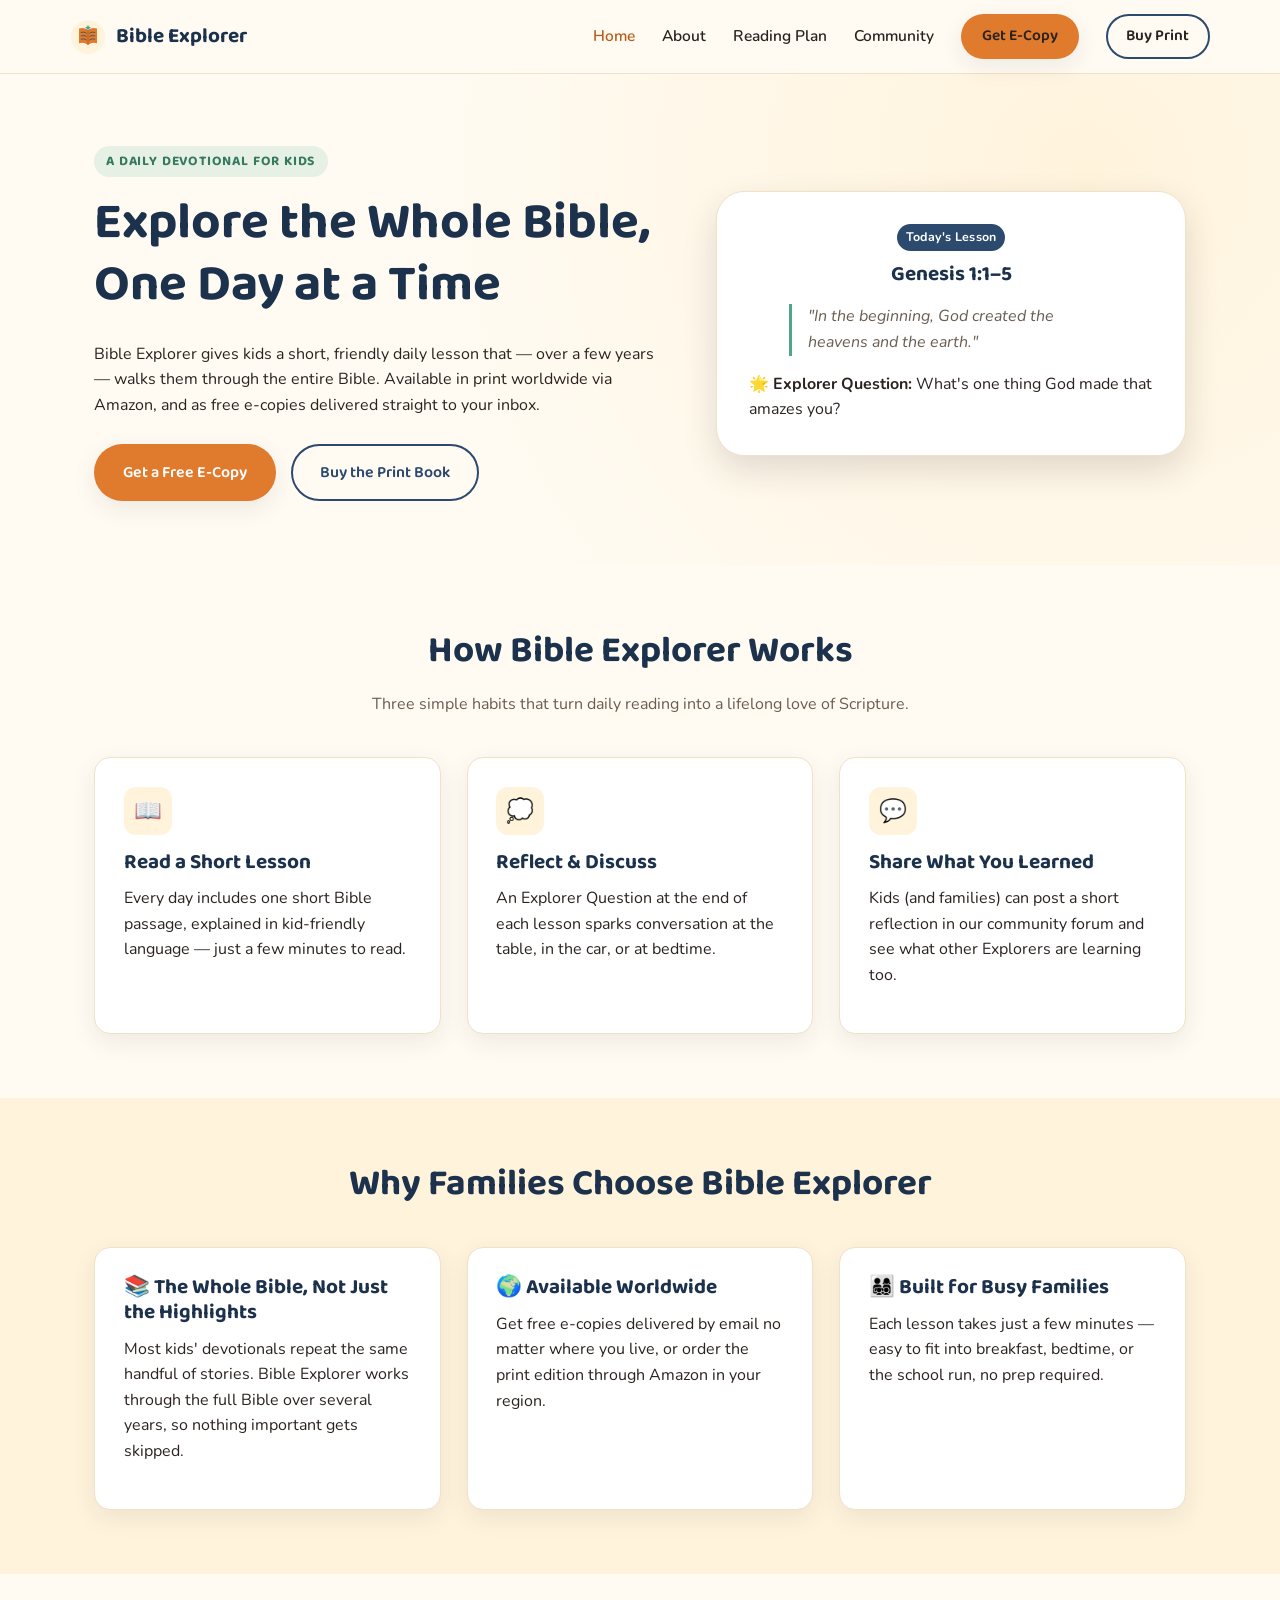
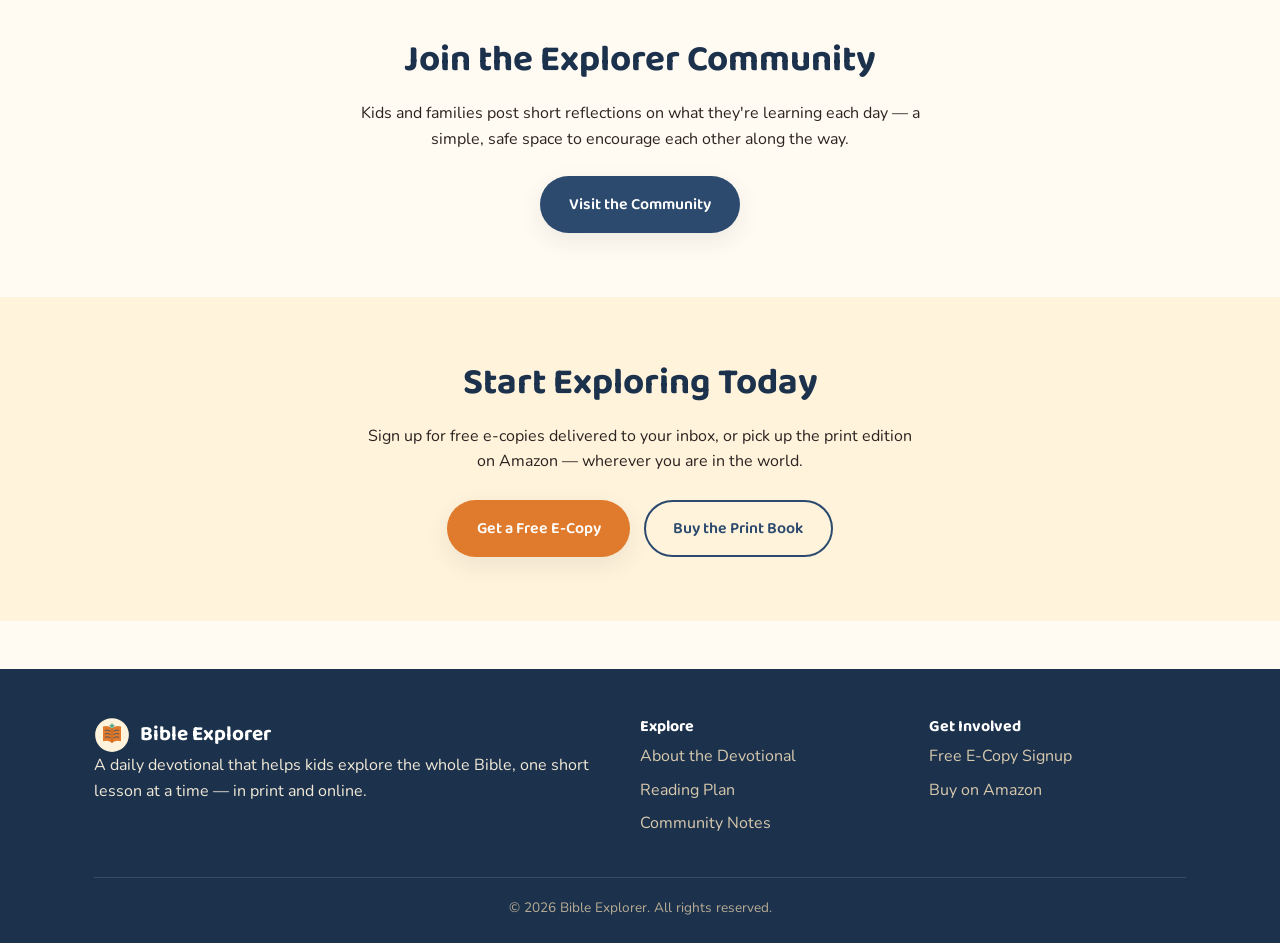
==== index.html @ 63ccf458 "initial commit" ====
<!doctype html>
<html lang="en">
<head>
  <meta charset="UTF-8">
  <meta name="viewport" content="width=device-width, initial-scale=1.0">
  <title>Bible Explorer — A Daily Bible Devotional for Kids</title>
  <meta name="description" content="Bible Explorer helps kids explore the whole Bible, one short daily lesson at a time. Get free e-copies delivered worldwide, or buy the print edition on Amazon.">
  <link rel="icon" type="image/svg+xml" href="assets/favicon.svg">
  <link rel="preconnect" href="https://fonts.googleapis.com">
  <link rel="preconnect" href="https://fonts.gstatic.com" crossorigin>
  <link href="https://fonts.googleapis.com/css2?family=Baloo+2:wght@600;700;800&family=Nunito:wght@400;600;700;800&display=swap" rel="stylesheet">
  <link rel="stylesheet" href="css/styles.css">
</head>
<body>

  <header class="site-header">
    <div class="container nav">
      <a href="index.html" class="nav-brand"><img src="assets/logo.svg" alt="Bible Explorer logo">Bible Explorer</a>
      <button class="nav-toggle" aria-label="Toggle navigation" aria-expanded="false">☰</button>
      <ul class="nav-links">
        <li><a href="index.html">Home</a></li>
        <li><a href="about.html">About</a></li>
        <li><a href="reading-plan.html">Reading Plan</a></li>
        <li><a href="forum.html">Community</a></li>
        <li><a href="signup.html" class="btn btn-primary" style="padding:0.5em 1.2em;">Get E-Copy</a></li>
        <li><a href="buy.html" class="btn btn-outline" style="padding:0.5em 1.2em;">Buy Print</a></li>
      </ul>
    </div>
  </header>

  <main>
    <!-- Hero -->
    <section class="hero">
      <div class="container hero-grid">
        <div>
          <span class="eyebrow">A Daily Devotional for Kids</span>
          <h1>Explore the Whole Bible, One Day at a Time</h1>
          <p>Bible Explorer gives kids a short, friendly daily lesson that — over a few years — walks them through the entire Bible. Available in print worldwide via Amazon, and as free e-copies delivered straight to your inbox.</p>
          <div class="hero-actions">
            <a href="signup.html" class="btn btn-primary">Get a Free E-Copy</a>
            <a href="buy.html" class="btn btn-outline">Buy the Print Book</a>
          </div>
        </div>
        <div class="hero-art">
          <div class="badge">Today's Lesson</div>
          <h3 style="margin-top:0.8rem;">Genesis 1:1–5</h3>
          <blockquote style="text-align:left; border-left:3px solid var(--color-accent); padding-left:1rem; font-style:italic; color:var(--color-text-muted);">
            "In the beginning, God created the heavens and the earth."
          </blockquote>
          <p style="text-align:left; margin-bottom:0;">🌟 <strong>Explorer Question:</strong> What's one thing God made that amazes you?</p>
        </div>
      </div>
    </section>

    <!-- How it works -->
    <section class="section">
      <div class="container">
        <div class="section-header">
          <h2>How Bible Explorer Works</h2>
          <p>Three simple habits that turn daily reading into a lifelong love of Scripture.</p>
        </div>
        <div class="grid-3">
          <div class="card">
            <div class="icon">📖</div>
            <h3>Read a Short Lesson</h3>
            <p>Every day includes one short Bible passage, explained in kid-friendly language — just a few minutes to read.</p>
          </div>
          <div class="card">
            <div class="icon">💭</div>
            <h3>Reflect &amp; Discuss</h3>
            <p>An Explorer Question at the end of each lesson sparks conversation at the table, in the car, or at bedtime.</p>
          </div>
          <div class="card">
            <div class="icon">💬</div>
            <h3>Share What You Learned</h3>
            <p>Kids (and families) can post a short reflection in our community forum and see what other Explorers are learning too.</p>
          </div>
        </div>
      </div>
    </section>

    <!-- Why -->
    <section class="section section-alt">
      <div class="container">
        <div class="section-header">
          <h2>Why Families Choose Bible Explorer</h2>
        </div>
        <div class="grid-3">
          <div class="card">
            <h3>📚 The Whole Bible, Not Just the Highlights</h3>
            <p>Most kids' devotionals repeat the same handful of stories. Bible Explorer works through the full Bible over several years, so nothing important gets skipped.</p>
          </div>
          <div class="card">
            <h3>🌍 Available Worldwide</h3>
            <p>Get free e-copies delivered by email no matter where you live, or order the print edition through Amazon in your region.</p>
          </div>
          <div class="card">
            <h3>👨‍👩‍👧‍👦 Built for Busy Families</h3>
            <p>Each lesson takes just a few minutes — easy to fit into breakfast, bedtime, or the school run, no prep required.</p>
          </div>
        </div>
      </div>
    </section>

    <!-- Community teaser -->
    <section class="section">
      <div class="container" style="text-align:center;">
        <h2>Join the Explorer Community</h2>
        <p style="max-width:600px; margin:0 auto 1.5rem;">Kids and families post short reflections on what they're learning each day — a simple, safe space to encourage each other along the way.</p>
        <a href="forum.html" class="btn btn-secondary">Visit the Community</a>
      </div>
    </section>

    <!-- CTA -->
    <section class="section section-alt">
      <div class="container text-center">
        <h2>Start Exploring Today</h2>
        <p style="max-width:560px; margin:0 auto 1.5rem;">Sign up for free e-copies delivered to your inbox, or pick up the print edition on Amazon — wherever you are in the world.</p>
        <div class="hero-actions" style="justify-content:center;">
          <a href="signup.html" class="btn btn-primary">Get a Free E-Copy</a>
          <a href="buy.html" class="btn btn-outline">Buy the Print Book</a>
        </div>
      </div>
    </section>
  </main>

  <footer class="site-footer">
    <div class="container">
      <div class="footer-grid">
        <div>
          <div class="nav-brand" style="color:#fff;"><img src="assets/logo.svg" alt="">Bible Explorer</div>
          <p>A daily devotional that helps kids explore the whole Bible, one short lesson at a time — in print and online.</p>
        </div>
        <div>
          <h4>Explore</h4>
          <ul>
            <li><a href="about.html">About the Devotional</a></li>
            <li><a href="reading-plan.html">Reading Plan</a></li>
            <li><a href="forum.html">Community Notes</a></li>
          </ul>
        </div>
        <div>
          <h4>Get Involved</h4>
          <ul>
            <li><a href="signup.html">Free E-Copy Signup</a></li>
            <li><a href="buy.html">Buy on Amazon</a></li>
          </ul>
        </div>
      </div>
      <div class="footer-bottom">© <span id="year"></span> Bible Explorer. All rights reserved.</div>
    </div>
  </footer>

  <script src="js/nav.js"></script>
</body>
</html>
---- css/styles.css ----
/* =========================================================
   Bible Explorer — shared stylesheet
   A warm, kid-friendly design system used across every page.
   ========================================================= */

:root {
  /* Palette */
  --color-bg: #fffbf3;
  --color-bg-alt: #fff3dc;
  --color-surface: #ffffff;
  --color-primary: #e07a2c;
  --color-primary-dark: #b85e1a;
  --color-secondary: #2c4a6e;
  --color-secondary-dark: #1c324c;
  --color-accent: #4fa787;
  --color-accent-dark: #357a5f;
  --color-text: #2b2320;
  --color-text-muted: #6b5c50;
  --color-border: #f0e1c9;
  --color-danger: #c0392b;

  /* Type */
  --font-heading: "Baloo 2", "Nunito", system-ui, sans-serif;
  --font-body: "Nunito", system-ui, -apple-system, sans-serif;

  /* Layout */
  --radius-sm: 10px;
  --radius-md: 16px;
  --radius-lg: 28px;
  --shadow-soft: 0 8px 24px rgba(43, 35, 32, 0.08);
  --shadow-lift: 0 14px 34px rgba(43, 35, 32, 0.14);
  --max-width: 1140px;
}

* {
  box-sizing: border-box;
}

html {
  scroll-behavior: smooth;
}

body {
  margin: 0;
  font-family: var(--font-body);
  background: var(--color-bg);
  color: var(--color-text);
  line-height: 1.6;
  -webkit-font-smoothing: antialiased;
}

h1, h2, h3, h4 {
  font-family: var(--font-heading);
  line-height: 1.2;
  margin: 0 0 0.5em;
  color: var(--color-secondary-dark);
}

h1 { font-size: clamp(2.1rem, 4vw, 3.2rem); }
h2 { font-size: clamp(1.6rem, 3vw, 2.3rem); }
h3 { font-size: 1.3rem; }

p { margin: 0 0 1em; }

a {
  color: var(--color-primary-dark);
  text-decoration: none;
}
a:hover { text-decoration: underline; }

img { max-width: 100%; display: block; }

.container {
  width: 100%;
  max-width: var(--max-width);
  margin: 0 auto;
  padding: 0 1.5rem;
}

/* ---------- Buttons ---------- */
.btn {
  display: inline-flex;
  align-items: center;
  justify-content: center;
  gap: 0.5em;
  font-family: var(--font-heading);
  font-weight: 600;
  font-size: 1rem;
  padding: 0.85em 1.7em;
  border-radius: 999px;
  border: 2px solid transparent;
  cursor: pointer;
  transition: transform 0.15s ease, box-shadow 0.15s ease, background 0.15s ease;
  text-decoration: none;
}
.btn:hover { text-decoration: none; transform: translateY(-2px); }

.btn-primary {
  background: var(--color-primary);
  color: #fff;
  box-shadow: var(--shadow-soft);
}
.btn-primary:hover { background: var(--color-primary-dark); box-shadow: var(--shadow-lift); }

.btn-secondary {
  background: var(--color-secondary);
  color: #fff;
  box-shadow: var(--shadow-soft);
}
.btn-secondary:hover { background: var(--color-secondary-dark); box-shadow: var(--shadow-lift); }

.btn-outline {
  background: transparent;
  border-color: var(--color-secondary);
  color: var(--color-secondary);
}
.btn-outline:hover { background: var(--color-secondary); color: #fff; }

.btn-block { width: 100%; }
.btn:disabled { opacity: 0.6; cursor: not-allowed; transform: none; }

/* ---------- Header / Nav ---------- */
.site-header {
  position: sticky;
  top: 0;
  z-index: 50;
  background: rgba(255, 251, 243, 0.92);
  backdrop-filter: saturate(180%) blur(8px);
  border-bottom: 1px solid var(--color-border);
}

.nav {
  display: flex;
  align-items: center;
  justify-content: space-between;
  padding: 0.9rem 0;
}

.nav-brand {
  display: flex;
  align-items: center;
  gap: 0.6rem;
  font-family: var(--font-heading);
  font-size: 1.3rem;
  font-weight: 700;
  color: var(--color-secondary-dark);
}
.nav-brand:hover { text-decoration: none; }
.nav-brand img { width: 36px; height: 36px; }

.nav-links {
  display: flex;
  align-items: center;
  gap: 1.7rem;
  list-style: none;
  margin: 0;
  padding: 0;
}

.nav-links a {
  color: var(--color-text);
  font-weight: 600;
  font-size: 0.97rem;
}
.nav-links a.active { color: var(--color-primary-dark); }

.nav-toggle {
  display: none;
  background: none;
  border: none;
  font-size: 1.6rem;
  cursor: pointer;
  color: var(--color-secondary-dark);
}

@media (max-width: 760px) {
  .nav-toggle { display: block; }
  .nav-links {
    position: absolute;
    top: 100%;
    left: 0;
    right: 0;
    background: var(--color-surface);
    flex-direction: column;
    align-items: flex-start;
    gap: 0;
    border-bottom: 1px solid var(--color-border);
    max-height: 0;
    overflow: hidden;
    transition: max-height 0.25s ease;
  }
  .nav-links.open { max-height: 420px; }
  .nav-links li { width: 100%; }
  .nav-links a {
    display: block;
    padding: 0.9rem 1.5rem;
    width: 100%;
    border-top: 1px solid var(--color-border);
  }
}

/* ---------- Hero ---------- */
.hero {
  padding: 4.5rem 0 4rem;
  background: radial-gradient(circle at 85% 20%, var(--color-bg-alt), var(--color-bg) 60%);
}

.hero-grid {
  display: grid;
  grid-template-columns: 1.1fr 0.9fr;
  gap: 3rem;
  align-items: center;
}

@media (max-width: 860px) {
  .hero-grid { grid-template-columns: 1fr; }
}

.eyebrow {
  display: inline-block;
  font-family: var(--font-heading);
  font-weight: 700;
  font-size: 0.85rem;
  letter-spacing: 0.06em;
  text-transform: uppercase;
  color: var(--color-accent-dark);
  background: rgba(79, 167, 135, 0.14);
  padding: 0.35em 0.9em;
  border-radius: 999px;
  margin-bottom: 1rem;
}

.hero-actions {
  display: flex;
  flex-wrap: wrap;
  gap: 0.9rem;
  margin-top: 1.6rem;
}

.hero-art {
  background: var(--color-surface);
  border-radius: var(--radius-lg);
  box-shadow: var(--shadow-lift);
  padding: 2rem;
  text-align: center;
  border: 1px solid var(--color-border);
}

/* ---------- Sections ---------- */
.section { padding: 4rem 0; }
.section-alt { background: var(--color-bg-alt); }
.section-header { max-width: 640px; margin: 0 auto 2.5rem; text-align: center; }
.section-header p { color: var(--color-text-muted); }

.grid-3 {
  display: grid;
  grid-template-columns: repeat(3, 1fr);
  gap: 1.6rem;
}
@media (max-width: 860px) {
  .grid-3 { grid-template-columns: 1fr; }
}

.card {
  background: var(--color-surface);
  border: 1px solid var(--color-border);
  border-radius: var(--radius-md);
  padding: 1.8rem;
  box-shadow: var(--shadow-soft);
}

.card .icon {
  width: 48px;
  height: 48px;
  border-radius: 12px;
  background: var(--color-bg-alt);
  display: flex;
  align-items: center;
  justify-content: center;
  font-size: 1.4rem;
  margin-bottom: 1rem;
}

.badge {
  display: inline-block;
  font-size: 0.78rem;
  font-weight: 700;
  padding: 0.25em 0.7em;
  border-radius: 999px;
  background: var(--color-secondary);
  color: #fff;
  letter-spacing: 0.02em;
}

/* ---------- Lesson / verse cards ---------- */
.lesson-card {
  background: var(--color-surface);
  border-radius: var(--radius-md);
  border: 1px solid var(--color-border);
  padding: 1.8rem;
  box-shadow: var(--shadow-soft);
}
.lesson-card .ref {
  font-family: var(--font-heading);
  color: var(--color-primary-dark);
  font-weight: 700;
  margin-bottom: 0.3rem;
}
.lesson-card blockquote {
  margin: 0.8rem 0;
  padding-left: 1rem;
  border-left: 3px solid var(--color-accent);
  font-style: italic;
  color: var(--color-text-muted);
}

/* ---------- Forms ---------- */
.form-panel {
  background: var(--color-surface);
  border: 1px solid var(--color-border);
  border-radius: var(--radius-lg);
  padding: 2.2rem;
  box-shadow: var(--shadow-lift);
  max-width: 520px;
  margin: 0 auto;
}

.field { margin-bottom: 1.2rem; }
.field label {
  display: block;
  font-weight: 700;
  margin-bottom: 0.4rem;
  font-size: 0.92rem;
}
.field input,
.field select,
.field textarea {
  width: 100%;
  padding: 0.75em 0.9em;
  border-radius: var(--radius-sm);
  border: 1.5px solid var(--color-border);
  font-family: var(--font-body);
  font-size: 1rem;
  background: var(--color-bg);
  color: var(--color-text);
}
.field input:focus,
.field select:focus,
.field textarea:focus {
  outline: none;
  border-color: var(--color-primary);
}
.field-hint { font-size: 0.82rem; color: var(--color-text-muted); margin-top: 0.3rem; }

.form-message {
  margin-top: 1rem;
  padding: 0.8em 1em;
  border-radius: var(--radius-sm);
  font-size: 0.92rem;
  display: none;
}
.form-message.success {
  display: block;
  background: rgba(79, 167, 135, 0.14);
  color: var(--color-accent-dark);
}
.form-message.error {
  display: block;
  background: rgba(192, 57, 43, 0.1);
  color: var(--color-danger);
}

/* ---------- Buy page regions ---------- */
.region-grid {
  display: grid;
  grid-template-columns: repeat(auto-fit, minmax(220px, 1fr));
  gap: 1.2rem;
}
.region-card {
  background: var(--color-surface);
  border: 1px solid var(--color-border);
  border-radius: var(--radius-md);
  padding: 1.5rem;
  text-align: center;
  box-shadow: var(--shadow-soft);
}
.region-card .flag { font-size: 2rem; margin-bottom: 0.5rem; }

/* ---------- Forum ---------- */
.forum-layout {
  display: grid;
  grid-template-columns: 320px 1fr;
  gap: 2rem;
  align-items: start;
}
@media (max-width: 860px) {
  .forum-layout { grid-template-columns: 1fr; }
}

.post {
  background: var(--color-surface);
  border: 1px solid var(--color-border);
  border-radius: var(--radius-md);
  padding: 1.4rem;
  margin-bottom: 1rem;
  box-shadow: var(--shadow-soft);
}
.post-meta {
  display: flex;
  justify-content: space-between;
  align-items: center;
  font-size: 0.85rem;
  color: var(--color-text-muted);
  margin-bottom: 0.5rem;
}
.post-author { font-weight: 700; color: var(--color-secondary-dark); }

.char-count { text-align: right; font-size: 0.8rem; color: var(--color-text-muted); }

.auth-box {
  background: var(--color-bg-alt);
  border-radius: var(--radius-md);
  padding: 1.4rem;
}

.empty-state {
  text-align: center;
  color: var(--color-text-muted);
  padding: 2rem 1rem;
}

/* ---------- Footer ---------- */
.site-footer {
  background: var(--color-secondary-dark);
  color: #f2e9d8;
  padding: 3rem 0 1.5rem;
  margin-top: 3rem;
}
.footer-grid {
  display: grid;
  grid-template-columns: 2fr 1fr 1fr;
  gap: 2rem;
  margin-bottom: 2rem;
}
@media (max-width: 760px) {
  .footer-grid { grid-template-columns: 1fr; }
}
.site-footer h4 { color: #fff; font-size: 1rem; }
.site-footer a { color: #d8c9ae; }
.site-footer ul { list-style: none; padding: 0; margin: 0; }
.site-footer li { margin-bottom: 0.5rem; }
.footer-bottom {
  border-top: 1px solid rgba(255,255,255,0.12);
  padding-top: 1.2rem;
  font-size: 0.85rem;
  color: #b9ac95;
  text-align: center;
}

.text-center { text-align: center; }
.mt-2 { margin-top: 2rem; }
.mb-0 { margin-bottom: 0; }
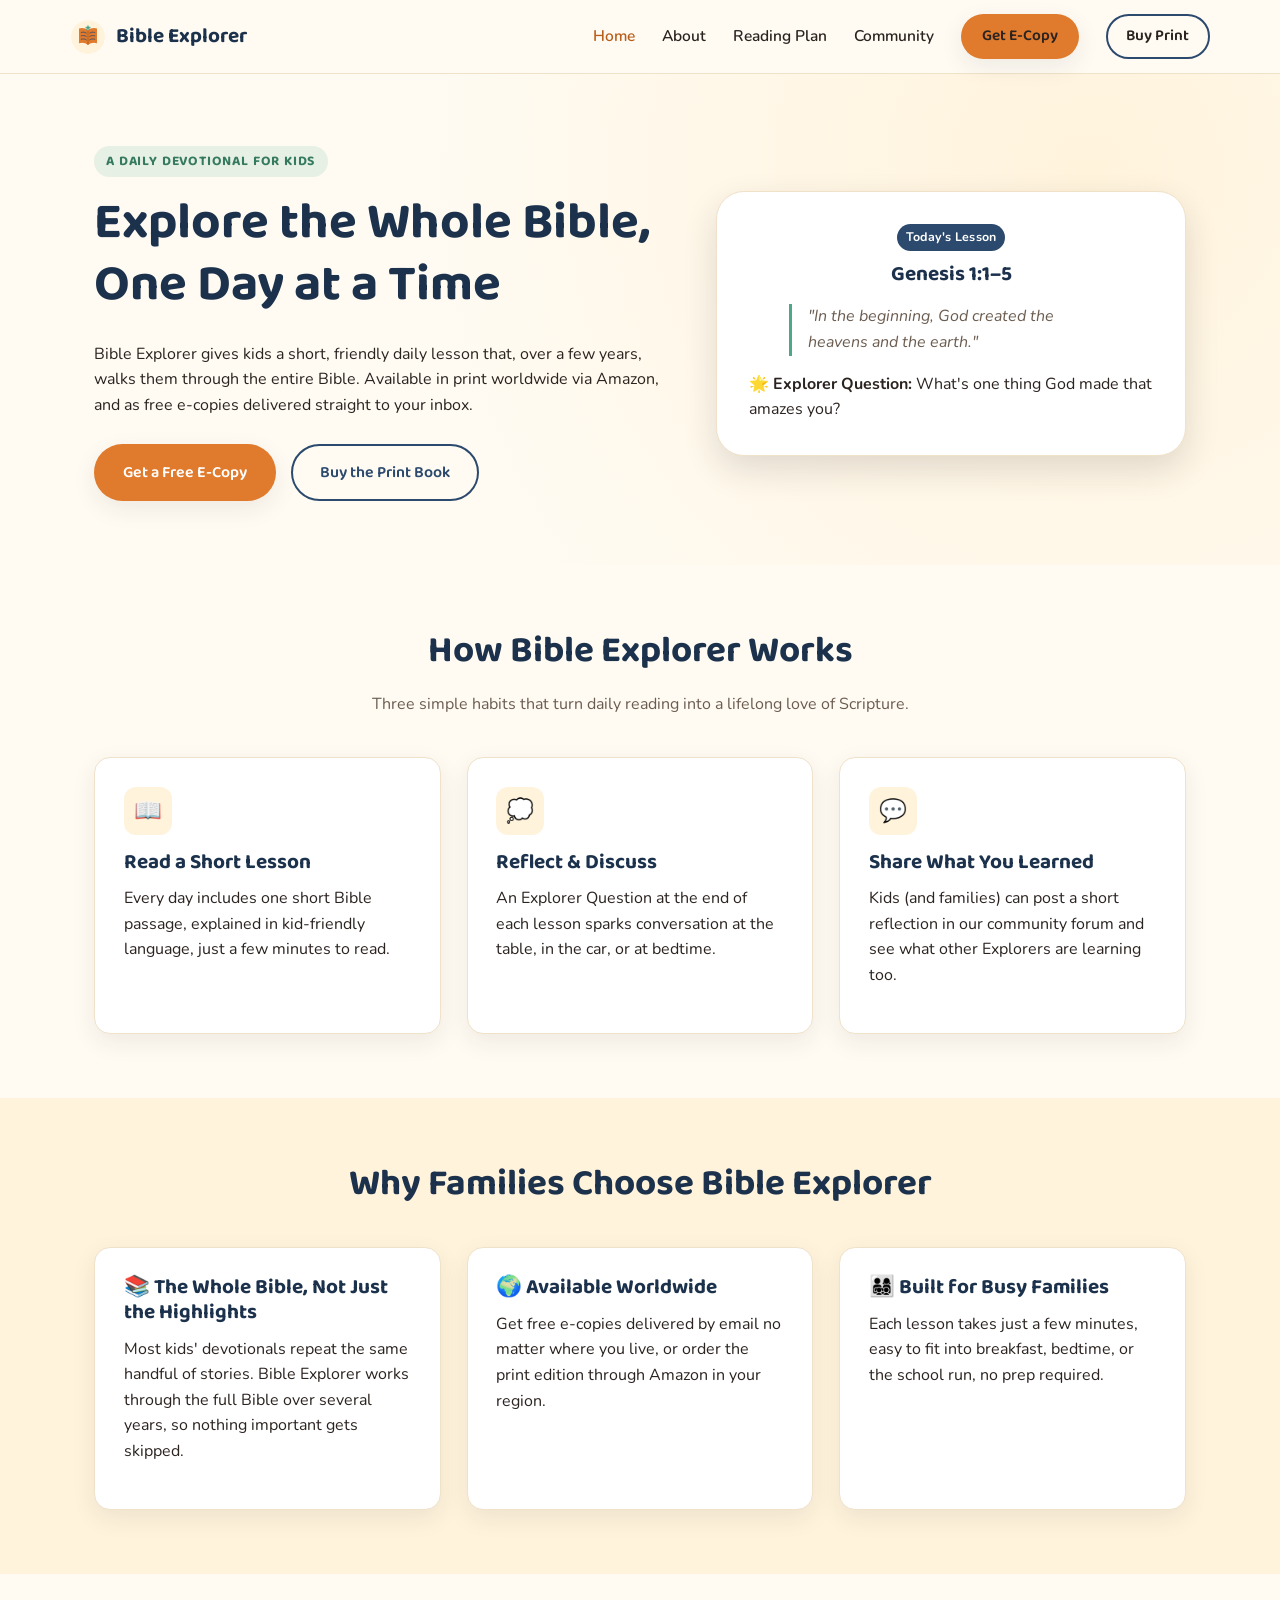
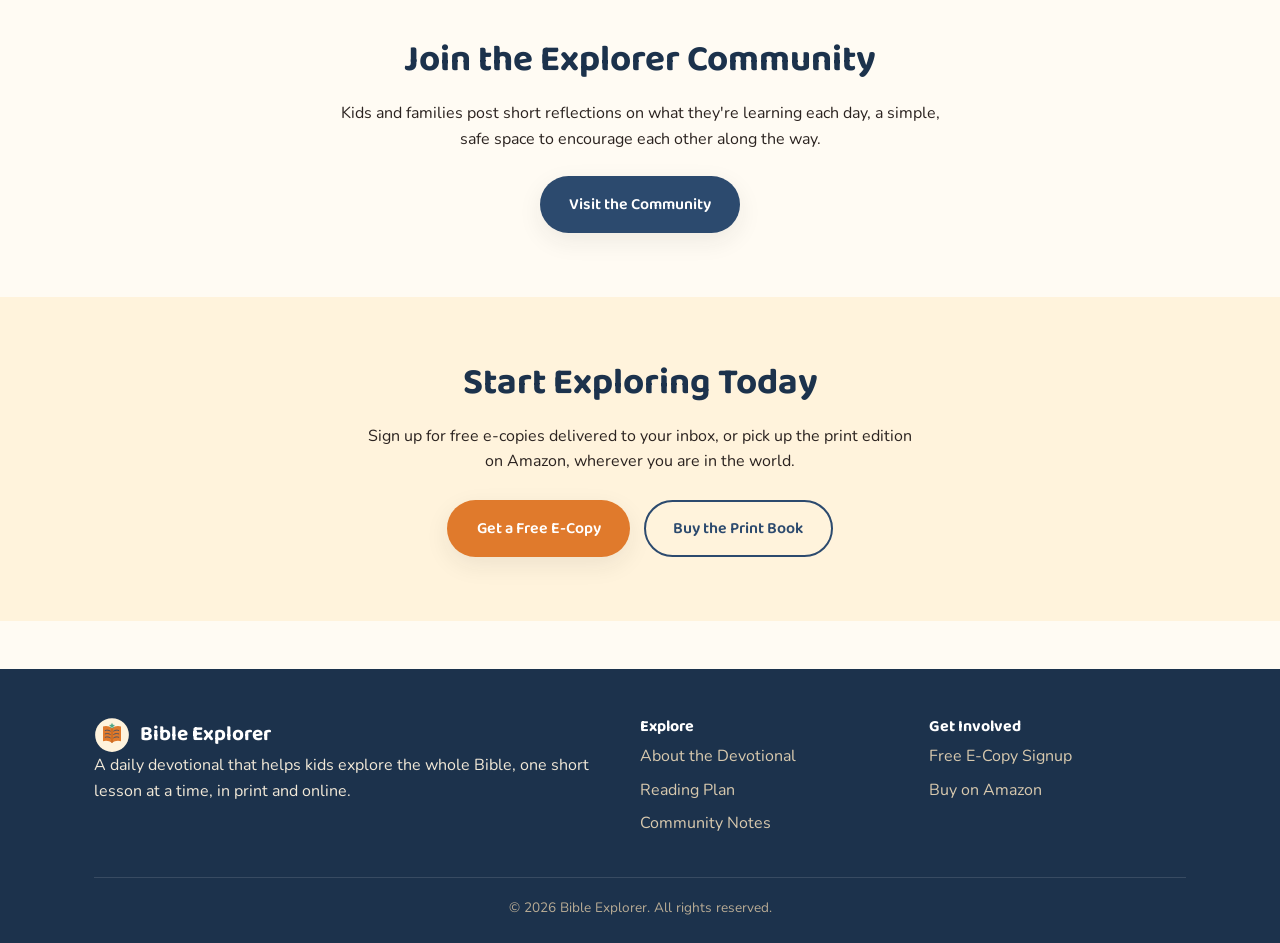
==== commit 7df0f3b0: "commit 2 - additional details volumes and admin profile" ====
--- a/index.html
+++ b/index.html
@@ -3,7 +3,7 @@
 <head>
   <meta charset="UTF-8">
   <meta name="viewport" content="width=device-width, initial-scale=1.0">
-  <title>Bible Explorer — A Daily Bible Devotional for Kids</title>
+  <title>Bible Explorer | A Daily Bible Devotional for Kids</title>
   <meta name="description" content="Bible Explorer helps kids explore the whole Bible, one short daily lesson at a time. Get free e-copies delivered worldwide, or buy the print edition on Amazon.">
   <link rel="icon" type="image/svg+xml" href="assets/favicon.svg">
   <link rel="preconnect" href="https://fonts.googleapis.com">
@@ -35,7 +35,7 @@
         <div>
           <span class="eyebrow">A Daily Devotional for Kids</span>
           <h1>Explore the Whole Bible, One Day at a Time</h1>
-          <p>Bible Explorer gives kids a short, friendly daily lesson that — over a few years — walks them through the entire Bible. Available in print worldwide via Amazon, and as free e-copies delivered straight to your inbox.</p>
+          <p>Bible Explorer gives kids a short, friendly daily lesson that, over a few years, walks them through the entire Bible. Available in print worldwide via Amazon, and as free e-copies delivered straight to your inbox.</p>
           <div class="hero-actions">
             <a href="signup.html" class="btn btn-primary">Get a Free E-Copy</a>
             <a href="buy.html" class="btn btn-outline">Buy the Print Book</a>
@@ -63,7 +63,7 @@
           <div class="card">
             <div class="icon">📖</div>
             <h3>Read a Short Lesson</h3>
-            <p>Every day includes one short Bible passage, explained in kid-friendly language — just a few minutes to read.</p>
+            <p>Every day includes one short Bible passage, explained in kid-friendly language, just a few minutes to read.</p>
           </div>
           <div class="card">
             <div class="icon">💭</div>
@@ -96,7 +96,7 @@
           </div>
           <div class="card">
             <h3>👨‍👩‍👧‍👦 Built for Busy Families</h3>
-            <p>Each lesson takes just a few minutes — easy to fit into breakfast, bedtime, or the school run, no prep required.</p>
+            <p>Each lesson takes just a few minutes, easy to fit into breakfast, bedtime, or the school run, no prep required.</p>
           </div>
         </div>
       </div>
@@ -106,7 +106,7 @@
     <section class="section">
       <div class="container" style="text-align:center;">
         <h2>Join the Explorer Community</h2>
-        <p style="max-width:600px; margin:0 auto 1.5rem;">Kids and families post short reflections on what they're learning each day — a simple, safe space to encourage each other along the way.</p>
+        <p style="max-width:600px; margin:0 auto 1.5rem;">Kids and families post short reflections on what they're learning each day, a simple, safe space to encourage each other along the way.</p>
         <a href="forum.html" class="btn btn-secondary">Visit the Community</a>
       </div>
     </section>
@@ -115,7 +115,7 @@
     <section class="section section-alt">
       <div class="container text-center">
         <h2>Start Exploring Today</h2>
-        <p style="max-width:560px; margin:0 auto 1.5rem;">Sign up for free e-copies delivered to your inbox, or pick up the print edition on Amazon — wherever you are in the world.</p>
+        <p style="max-width:560px; margin:0 auto 1.5rem;">Sign up for free e-copies delivered to your inbox, or pick up the print edition on Amazon, wherever you are in the world.</p>
         <div class="hero-actions" style="justify-content:center;">
           <a href="signup.html" class="btn btn-primary">Get a Free E-Copy</a>
           <a href="buy.html" class="btn btn-outline">Buy the Print Book</a>
@@ -129,7 +129,7 @@
       <div class="footer-grid">
         <div>
           <div class="nav-brand" style="color:#fff;"><img src="assets/logo.svg" alt="">Bible Explorer</div>
-          <p>A daily devotional that helps kids explore the whole Bible, one short lesson at a time — in print and online.</p>
+          <p>A daily devotional that helps kids explore the whole Bible, one short lesson at a time, in print and online.</p>
         </div>
         <div>
           <h4>Explore</h4>
--- a/css/styles.css
+++ b/css/styles.css
@@ -1,5 +1,5 @@
 /* =========================================================
-   Bible Explorer — shared stylesheet
+   Bible Explorer: shared stylesheet
    A warm, kid-friendly design system used across every page.
    ========================================================= */
 
@@ -460,3 +460,95 @@
 .text-center { text-align: center; }
 .mt-2 { margin-top: 2rem; }
 .mb-0 { margin-bottom: 0; }
+
+/* ---------- Admin page ---------- */
+.admin-gate {
+  max-width: 480px;
+  margin: 0 auto;
+}
+
+.admin-panel {
+  background: var(--color-surface);
+  border: 1px solid var(--color-border);
+  border-radius: var(--radius-md);
+  padding: 1.8rem;
+  box-shadow: var(--shadow-soft);
+  margin-bottom: 2rem;
+}
+
+.admin-panel h2 { margin-bottom: 0.3rem; }
+.admin-panel > p.field-hint { margin-bottom: 1.4rem; }
+
+.admin-table-wrap {
+  overflow-x: auto;
+  margin-bottom: 1.5rem;
+}
+
+.admin-table {
+  width: 100%;
+  border-collapse: collapse;
+  font-size: 0.92rem;
+}
+
+.admin-table th,
+.admin-table td {
+  text-align: left;
+  padding: 0.7em 0.6em;
+  border-bottom: 1px solid var(--color-border);
+  vertical-align: middle;
+}
+
+.admin-table th {
+  font-family: var(--font-heading);
+  color: var(--color-secondary-dark);
+  font-size: 0.82rem;
+  text-transform: uppercase;
+  letter-spacing: 0.03em;
+}
+
+.admin-thumb {
+  width: 44px;
+  height: 44px;
+  object-fit: cover;
+  border-radius: 6px;
+  background: var(--color-bg-alt);
+  display: block;
+}
+
+.admin-actions {
+  display: flex;
+  gap: 0.4rem;
+  flex-wrap: wrap;
+}
+
+.btn-sm {
+  padding: 0.4em 0.9em;
+  font-size: 0.82rem;
+}
+
+.btn-danger {
+  background: var(--color-danger);
+  color: #fff;
+}
+.btn-danger:hover { background: #a3291d; }
+
+.status-pill {
+  display: inline-block;
+  font-size: 0.75rem;
+  font-weight: 700;
+  padding: 0.2em 0.65em;
+  border-radius: 999px;
+}
+.status-pill.visible { background: rgba(79, 167, 135, 0.16); color: var(--color-accent-dark); }
+.status-pill.hidden { background: rgba(192, 57, 43, 0.12); color: var(--color-danger); }
+
+.admin-form-grid {
+  display: grid;
+  grid-template-columns: repeat(auto-fit, minmax(160px, 1fr));
+  gap: 1rem;
+  align-items: end;
+}
+
+.field-inline {
+  margin-bottom: 0;
+}
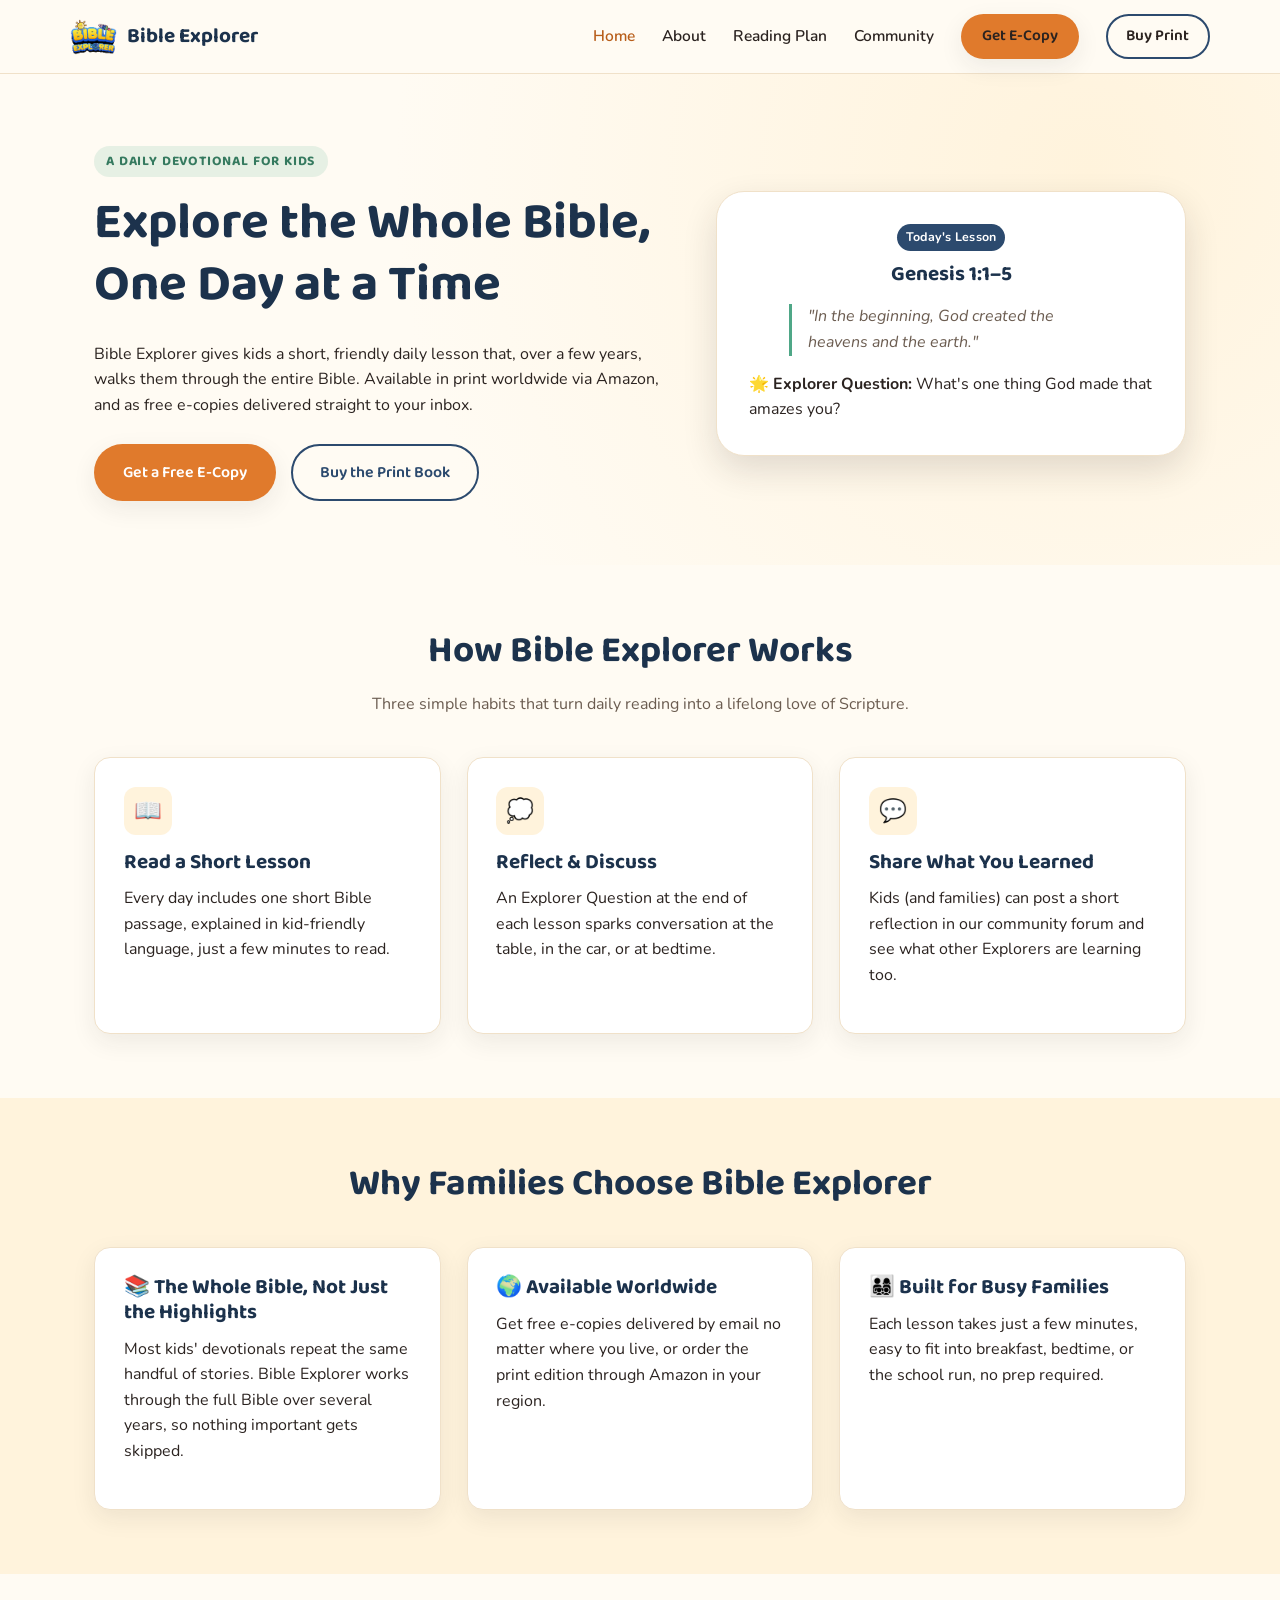
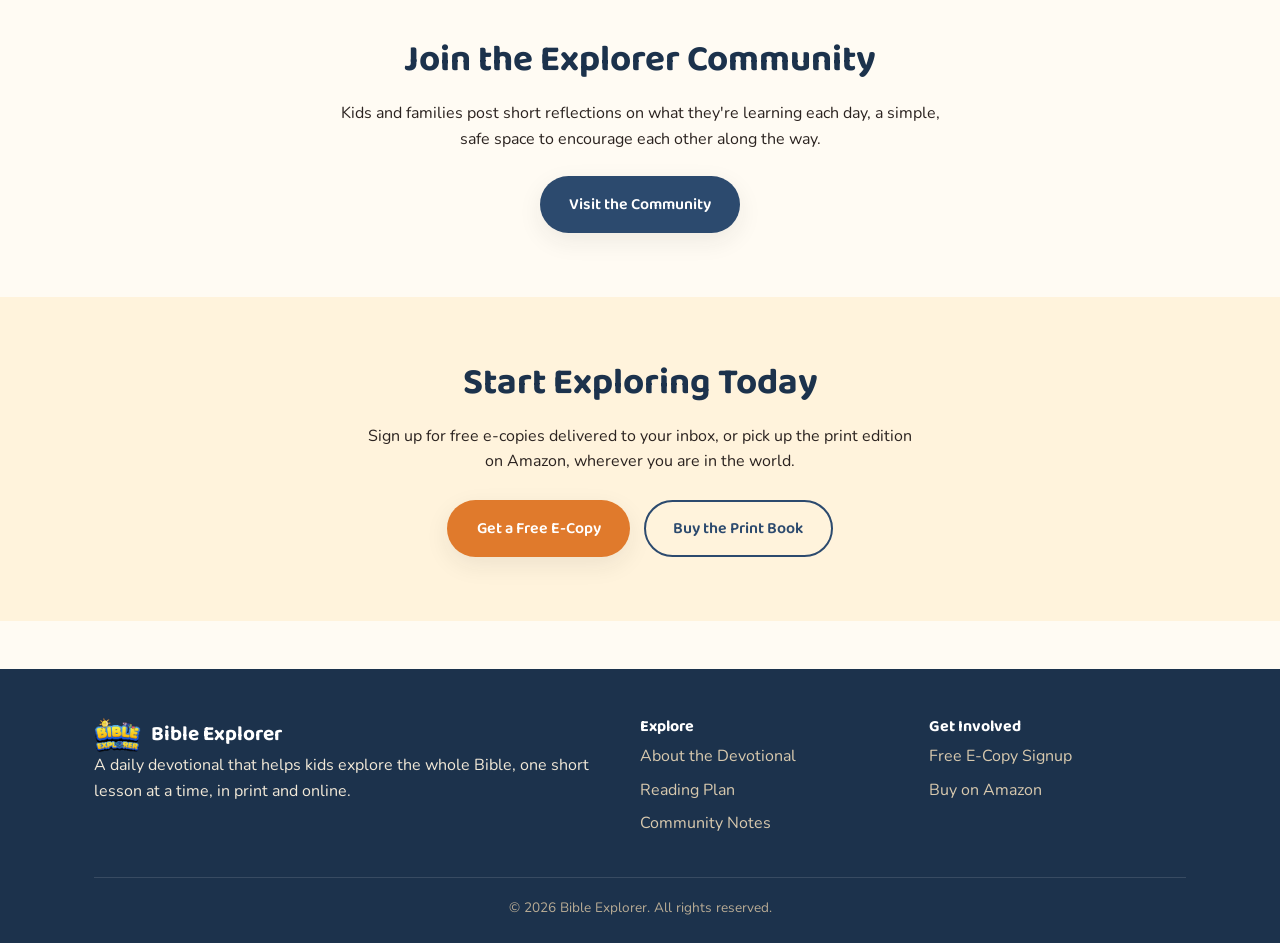
==== commit 2bf73e96: "logo update" ====
--- a/index.html
+++ b/index.html
@@ -15,7 +15,7 @@
 
   <header class="site-header">
     <div class="container nav">
-      <a href="index.html" class="nav-brand"><img src="assets/logo.svg" alt="Bible Explorer logo">Bible Explorer</a>
+      <a href="index.html" class="nav-brand"><img src="assets/Biblexplorer_logo.gif" alt="Bible Explorer logo">Bible Explorer</a>
       <button class="nav-toggle" aria-label="Toggle navigation" aria-expanded="false">☰</button>
       <ul class="nav-links">
         <li><a href="index.html">Home</a></li>
@@ -128,7 +128,7 @@
     <div class="container">
       <div class="footer-grid">
         <div>
-          <div class="nav-brand" style="color:#fff;"><img src="assets/logo.svg" alt="">Bible Explorer</div>
+          <div class="nav-brand" style="color:#fff;"><img src="assets/Biblexplorer_logo.gif" alt="">Bible Explorer</div>
           <p>A daily devotional that helps kids explore the whole Bible, one short lesson at a time, in print and online.</p>
         </div>
         <div>
--- a/css/styles.css
+++ b/css/styles.css
@@ -146,7 +146,7 @@
   color: var(--color-secondary-dark);
 }
 .nav-brand:hover { text-decoration: none; }
-.nav-brand img { width: 36px; height: 36px; }
+.nav-brand img { height: 36px; width: auto; max-width: 64px; object-fit: contain; }
 
 .nav-links {
   display: flex;
@@ -429,6 +429,22 @@
   padding: 2rem 1rem;
 }
 
+/* ---------- Buy page: share-a-friend box ---------- */
+.share-box:empty { margin: 0; }
+.share-form {
+  background: var(--color-bg-alt);
+  border-radius: var(--radius-sm);
+  padding: 1rem;
+  margin-top: 0.6rem;
+  text-align: left;
+}
+.share-form .field { margin-bottom: 0.8rem; }
+.share-form .field label {
+  font-size: 0.78rem;
+  color: var(--color-text-muted);
+}
+.share-message { margin-top: 0.6rem; }
+
 /* ---------- Footer ---------- */
 .site-footer {
   background: var(--color-secondary-dark);
@@ -461,12 +477,143 @@
 .mt-2 { margin-top: 2rem; }
 .mb-0 { margin-bottom: 0; }
 
-/* ---------- Admin page ---------- */
+/* =========================================================
+   Admin page: dashboard look, distinct from the marketing site
+   ========================================================= */
+
+.admin-body {
+  background: #f2f3f6;
+}
+
+/* ---------- Top bar ---------- */
+.admin-topbar {
+  position: sticky;
+  top: 0;
+  z-index: 50;
+  background: var(--color-secondary-dark);
+  border-bottom: 1px solid rgba(255, 255, 255, 0.08);
+}
+.admin-topbar .nav {
+  padding: 0.8rem 0;
+}
+.admin-topbar .nav-brand {
+  color: #fff;
+}
+.admin-topbar .badge {
+  background: var(--color-primary);
+}
+.admin-topbar-right {
+  display: flex;
+  align-items: center;
+  gap: 1rem;
+  flex-wrap: wrap;
+}
+.admin-user {
+  display: flex;
+  align-items: center;
+  gap: 0.7rem;
+  font-size: 0.85rem;
+  color: #d8c9ae;
+}
+.admin-user .btn {
+  border-color: rgba(255, 255, 255, 0.35);
+  color: #fff;
+}
+.admin-user .btn:hover {
+  background: rgba(255, 255, 255, 0.12);
+  color: #fff;
+}
+.admin-view-site {
+  color: #d8c9ae;
+  font-size: 0.85rem;
+  font-weight: 700;
+}
+
+/* ---------- Sign-in / denied / error states ---------- */
 .admin-gate {
   max-width: 480px;
-  margin: 0 auto;
-}
-
+  margin: 3rem auto;
+}
+.admin-gate .auth-box,
+.admin-gate.text-center {
+  background: var(--color-surface);
+  border: 1px solid var(--color-border);
+  border-radius: var(--radius-lg);
+  box-shadow: var(--shadow-lift);
+  padding: 2.2rem;
+}
+.admin-gate-icon {
+  font-size: 2.2rem;
+  margin-bottom: 0.6rem;
+}
+
+/* ---------- Dashboard stats ---------- */
+.admin-stats {
+  display: grid;
+  grid-template-columns: repeat(auto-fit, minmax(150px, 1fr));
+  gap: 1rem;
+  margin: 1.5rem 0 2rem;
+}
+.admin-stat {
+  background: var(--color-surface);
+  border: 1px solid var(--color-border);
+  border-radius: var(--radius-md);
+  padding: 1.1rem 1.4rem;
+  box-shadow: var(--shadow-soft);
+}
+.admin-stat .num {
+  font-family: var(--font-heading);
+  font-size: 2rem;
+  font-weight: 800;
+  color: var(--color-secondary-dark);
+  line-height: 1;
+}
+.admin-stat .label {
+  font-size: 0.82rem;
+  color: var(--color-text-muted);
+  margin-top: 0.35rem;
+}
+
+/* ---------- Tabs ---------- */
+.admin-tabs {
+  display: flex;
+  gap: 0.3rem;
+  border-bottom: 2px solid var(--color-border);
+  margin-bottom: 1.8rem;
+}
+.admin-tab {
+  padding: 0.7em 1.3em;
+  border: none;
+  background: none;
+  font-family: var(--font-heading);
+  font-weight: 700;
+  color: var(--color-text-muted);
+  cursor: pointer;
+  border-bottom: 3px solid transparent;
+  margin-bottom: -2px;
+  font-size: 0.95rem;
+}
+.admin-tab:hover { color: var(--color-secondary-dark); }
+.admin-tab.active {
+  color: var(--color-primary-dark);
+  border-bottom-color: var(--color-primary);
+}
+.admin-tab .count {
+  display: inline-block;
+  margin-left: 0.4em;
+  background: var(--color-bg-alt);
+  color: var(--color-secondary-dark);
+  font-size: 0.72rem;
+  font-weight: 800;
+  padding: 0.1em 0.55em;
+  border-radius: 999px;
+  vertical-align: middle;
+}
+
+.admin-tab-panel { display: none; }
+.admin-tab-panel.active { display: block; }
+
+/* ---------- Panel chrome (shared by both tabs) ---------- */
 .admin-panel {
   background: var(--color-surface);
   border: 1px solid var(--color-border);
@@ -475,35 +622,196 @@
   box-shadow: var(--shadow-soft);
   margin-bottom: 2rem;
 }
-
-.admin-panel h2 { margin-bottom: 0.3rem; }
-.admin-panel > p.field-hint { margin-bottom: 1.4rem; }
-
+.admin-panel-head {
+  display: flex;
+  align-items: flex-start;
+  justify-content: space-between;
+  gap: 1rem;
+  margin-bottom: 1.4rem;
+}
+.admin-panel-head h2 { margin-bottom: 0.3rem; }
+.admin-panel-head p { margin: 0; }
+
+/* ---------- Volume cards ---------- */
+.volume-cards {
+  display: grid;
+  grid-template-columns: repeat(auto-fill, minmax(230px, 1fr));
+  gap: 1.2rem;
+  margin-bottom: 0.5rem;
+}
+
+.volume-card {
+  background: var(--color-bg);
+  border: 1px solid var(--color-border);
+  border-radius: var(--radius-md);
+  padding: 1.2rem;
+  display: flex;
+  flex-direction: column;
+  gap: 0.7rem;
+}
+
+.volume-card-top {
+  display: flex;
+  gap: 0.8rem;
+  align-items: center;
+}
+
+.volume-card-thumb {
+  width: 60px;
+  height: 60px;
+  flex-shrink: 0;
+  object-fit: cover;
+  border-radius: 8px;
+  background: var(--color-bg-alt);
+  display: flex;
+  align-items: center;
+  justify-content: center;
+  font-size: 1.5rem;
+}
+.volume-card-thumb img {
+  width: 100%;
+  height: 100%;
+  object-fit: cover;
+  border-radius: 8px;
+}
+
+.volume-card h3 {
+  margin: 0;
+  font-size: 1.05rem;
+}
+.volume-card .vol-days {
+  font-size: 0.82rem;
+  color: var(--color-text-muted);
+}
+
+.volume-card .field {
+  margin-bottom: 0;
+}
+.volume-card .field label {
+  font-size: 0.74rem;
+  margin-bottom: 0.2rem;
+  color: var(--color-text-muted);
+  text-transform: uppercase;
+  letter-spacing: 0.02em;
+}
+.volume-card .field input {
+  padding: 0.55em 0.7em;
+  font-size: 0.88rem;
+}
+
+.file-btn-row {
+  display: flex;
+  gap: 0.5rem;
+  flex-wrap: wrap;
+}
+.file-btn {
+  display: inline-flex;
+  align-items: center;
+  gap: 0.35em;
+  padding: 0.4em 0.8em;
+  border-radius: 999px;
+  border: 1.5px dashed var(--color-border);
+  background: var(--color-bg-alt);
+  font-size: 0.76rem;
+  font-weight: 700;
+  color: var(--color-secondary-dark);
+  cursor: pointer;
+  white-space: nowrap;
+}
+.file-btn:hover { border-color: var(--color-primary); }
+.file-btn input[type="file"] {
+  display: none;
+}
+.file-btn.has-file {
+  border-style: solid;
+  border-color: var(--color-accent);
+  color: var(--color-accent-dark);
+}
+
+.volume-card-actions {
+  display: flex;
+  gap: 0.5rem;
+  margin-top: 0.3rem;
+}
+
+.add-volume-toggle-wrap { text-align: right; }
+
+.add-volume-panel {
+  display: none;
+  background: var(--color-bg-alt);
+  border-radius: var(--radius-md);
+  padding: 1.4rem;
+  margin-top: 1.4rem;
+}
+.add-volume-panel.open { display: block; }
+
+.admin-form-grid {
+  display: grid;
+  grid-template-columns: repeat(auto-fit, minmax(160px, 1fr));
+  gap: 1rem;
+  align-items: end;
+}
+
+.field-inline {
+  margin-bottom: 0;
+}
+
+/* ---------- Moderation table ---------- */
 .admin-table-wrap {
   overflow-x: auto;
-  margin-bottom: 1.5rem;
 }
 
 .admin-table {
   width: 100%;
   border-collapse: collapse;
-  font-size: 0.92rem;
+  font-size: 0.9rem;
 }
 
 .admin-table th,
 .admin-table td {
   text-align: left;
-  padding: 0.7em 0.6em;
+  padding: 0.75em 0.7em;
   border-bottom: 1px solid var(--color-border);
   vertical-align: middle;
+}
+
+.admin-table tbody tr:hover {
+  background: var(--color-bg-alt);
 }
 
 .admin-table th {
   font-family: var(--font-heading);
   color: var(--color-secondary-dark);
-  font-size: 0.82rem;
+  font-size: 0.78rem;
   text-transform: uppercase;
   letter-spacing: 0.03em;
+}
+
+.post-author-cell {
+  display: flex;
+  align-items: center;
+  gap: 0.55rem;
+  white-space: nowrap;
+}
+.post-avatar {
+  width: 28px;
+  height: 28px;
+  border-radius: 50%;
+  background: var(--color-secondary);
+  color: #fff;
+  display: flex;
+  align-items: center;
+  justify-content: center;
+  font-family: var(--font-heading);
+  font-weight: 700;
+  font-size: 0.8rem;
+  flex-shrink: 0;
+}
+
+.post-content-cell {
+  max-width: 340px;
+  white-space: normal;
+  line-height: 1.4;
 }
 
 .admin-thumb {
@@ -541,14 +849,50 @@
 }
 .status-pill.visible { background: rgba(79, 167, 135, 0.16); color: var(--color-accent-dark); }
 .status-pill.hidden { background: rgba(192, 57, 43, 0.12); color: var(--color-danger); }
-
-.admin-form-grid {
-  display: grid;
-  grid-template-columns: repeat(auto-fit, minmax(160px, 1fr));
-  gap: 1rem;
-  align-items: end;
-}
-
-.field-inline {
-  margin-bottom: 0;
-}
+.status-pill.pending { background: rgba(224, 122, 44, 0.16); color: var(--color-primary-dark); }
+.status-pill.sent { background: rgba(79, 167, 135, 0.16); color: var(--color-accent-dark); }
+
+/* ---------- Toast ---------- */
+.admin-toast {
+  position: fixed;
+  bottom: 22px;
+  right: 22px;
+  max-width: 340px;
+  padding: 0.85em 1.2em;
+  border-radius: var(--radius-sm);
+  box-shadow: var(--shadow-lift);
+  font-weight: 700;
+  font-size: 0.88rem;
+  z-index: 300;
+  opacity: 0;
+  transform: translateY(14px);
+  pointer-events: none;
+  transition: opacity 0.2s ease, transform 0.2s ease;
+}
+.admin-toast.show {
+  opacity: 1;
+  transform: translateY(0);
+}
+.admin-toast.success { background: var(--color-accent); color: #fff; }
+.admin-toast.error { background: var(--color-danger); color: #fff; }
+
+@media (max-width: 640px) {
+  .admin-toast {
+    left: 16px;
+    right: 16px;
+    max-width: none;
+    bottom: 16px;
+  }
+
+  .admin-panel-head {
+    flex-direction: column;
+    align-items: stretch;
+  }
+  .admin-panel-head .btn {
+    width: 100%;
+  }
+  .admin-tab {
+    padding: 0.7em 0.9em;
+    font-size: 0.88rem;
+  }
+}
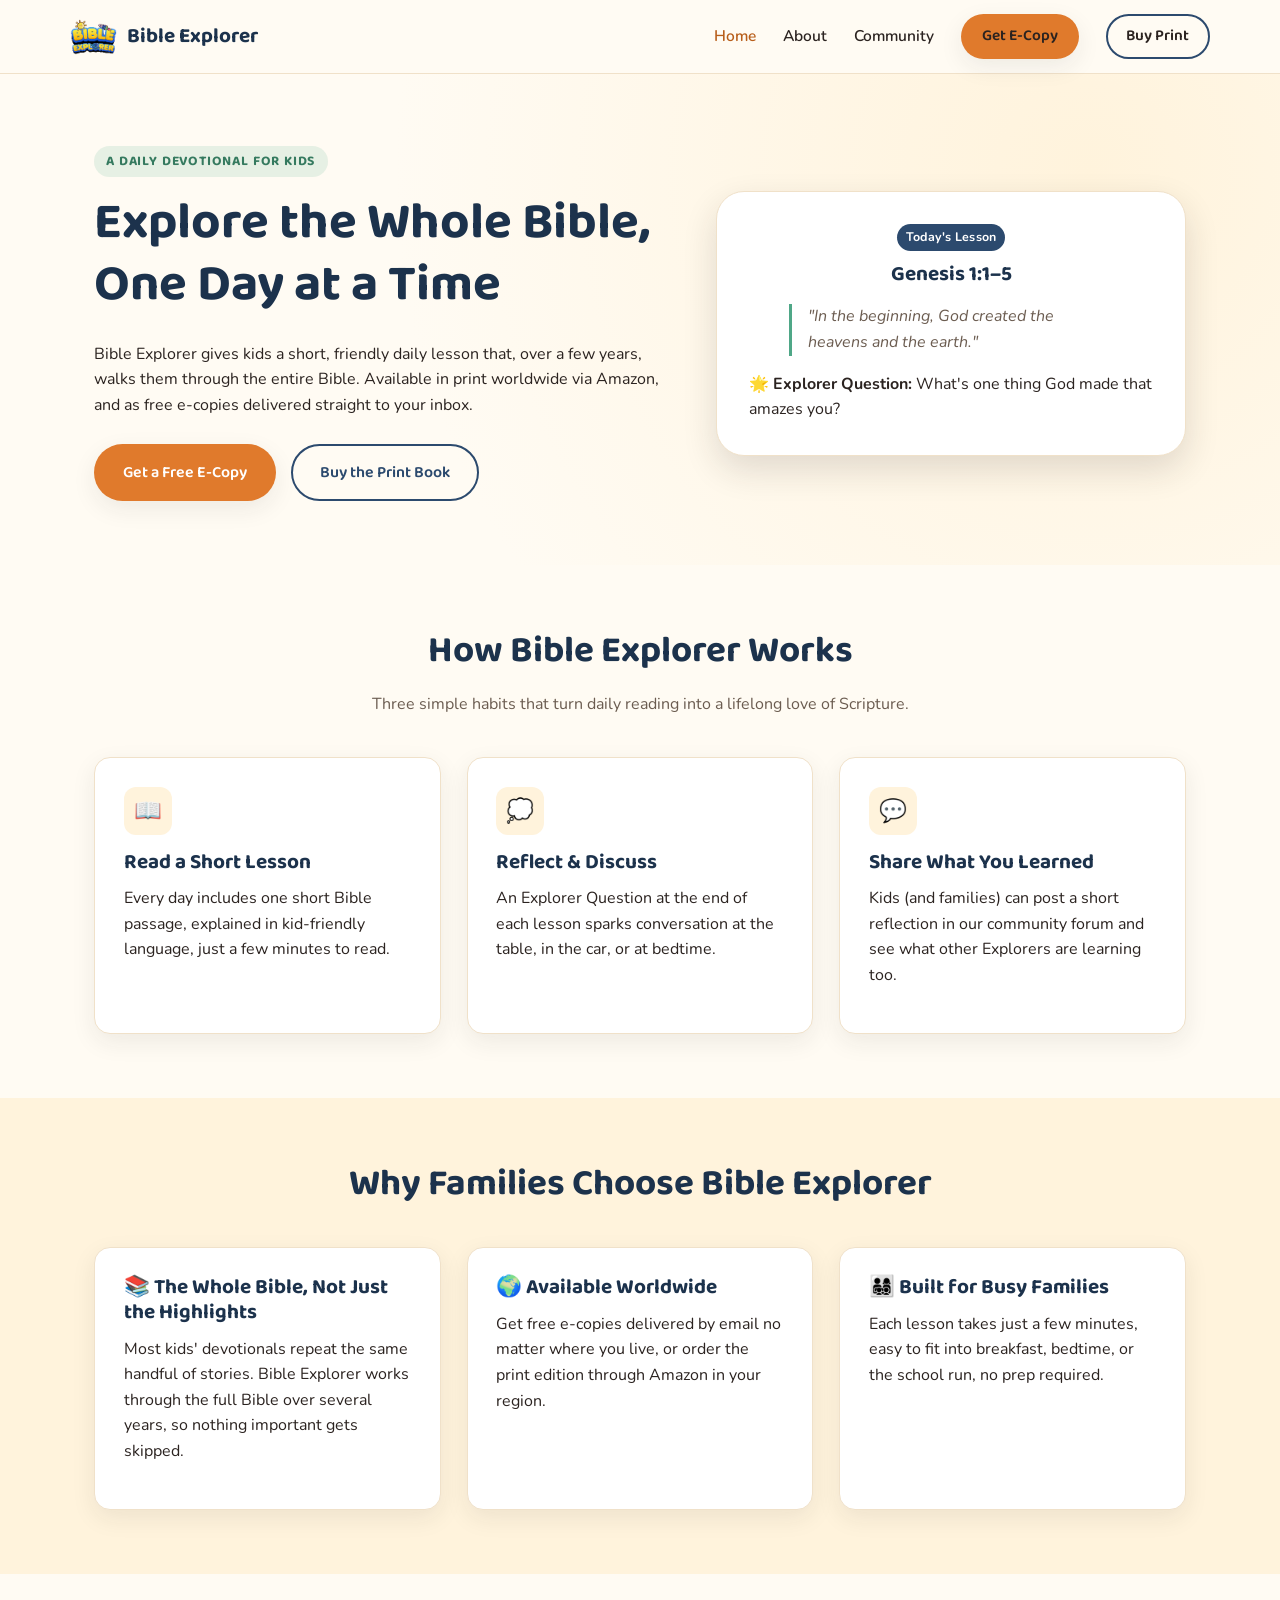
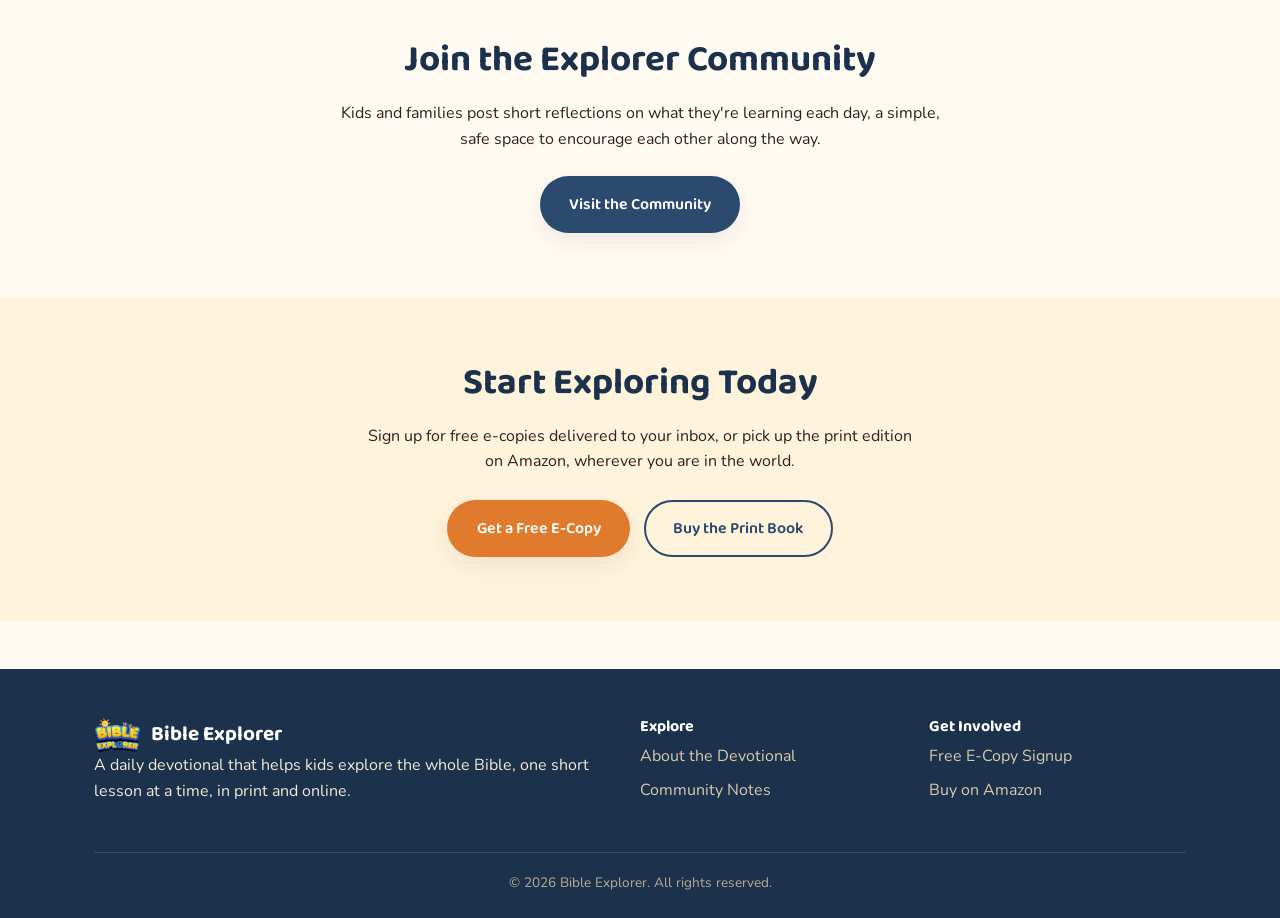
==== commit d0a64494: "remove reading plans page cos it's empty" ====
--- a/index.html
+++ b/index.html
@@ -20,7 +20,6 @@
       <ul class="nav-links">
         <li><a href="index.html">Home</a></li>
         <li><a href="about.html">About</a></li>
-        <li><a href="reading-plan.html">Reading Plan</a></li>
         <li><a href="forum.html">Community</a></li>
         <li><a href="signup.html" class="btn btn-primary" style="padding:0.5em 1.2em;">Get E-Copy</a></li>
         <li><a href="buy.html" class="btn btn-outline" style="padding:0.5em 1.2em;">Buy Print</a></li>
@@ -135,7 +134,6 @@
           <h4>Explore</h4>
           <ul>
             <li><a href="about.html">About the Devotional</a></li>
-            <li><a href="reading-plan.html">Reading Plan</a></li>
             <li><a href="forum.html">Community Notes</a></li>
           </ul>
         </div>
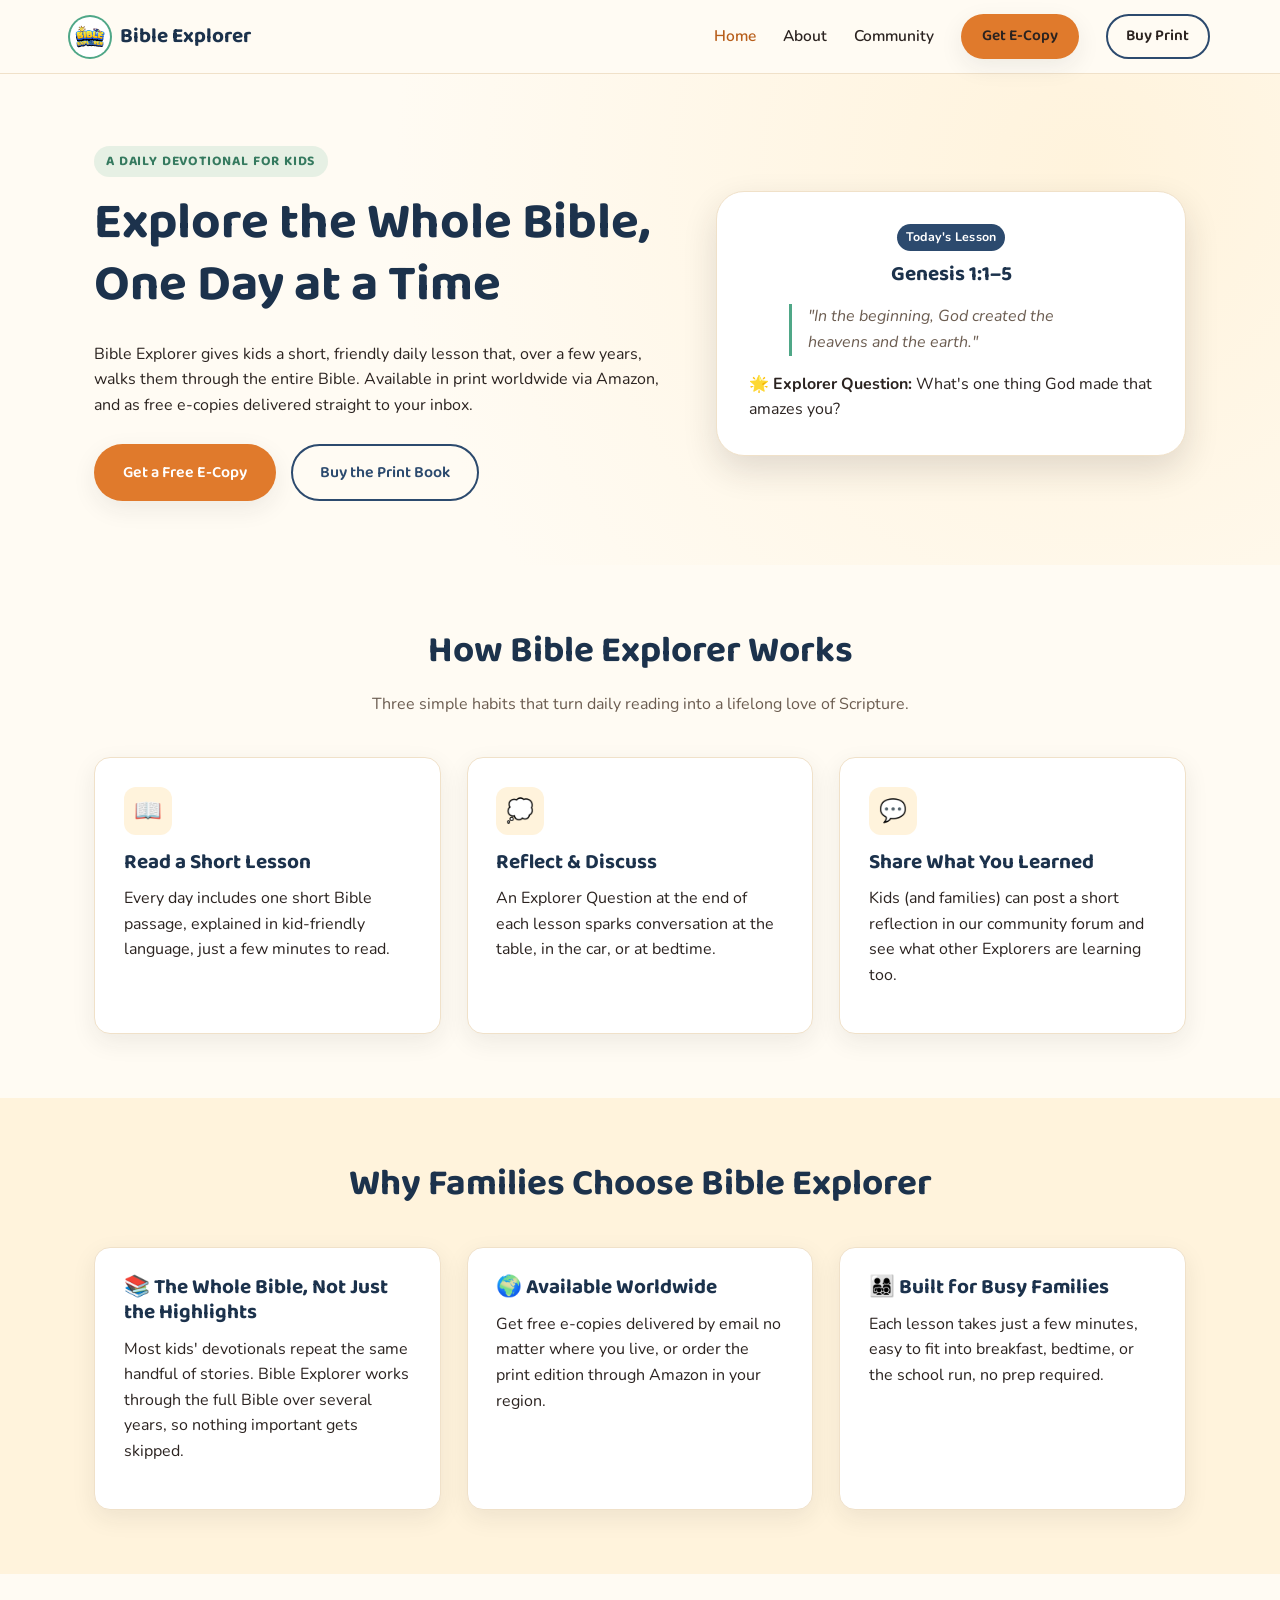
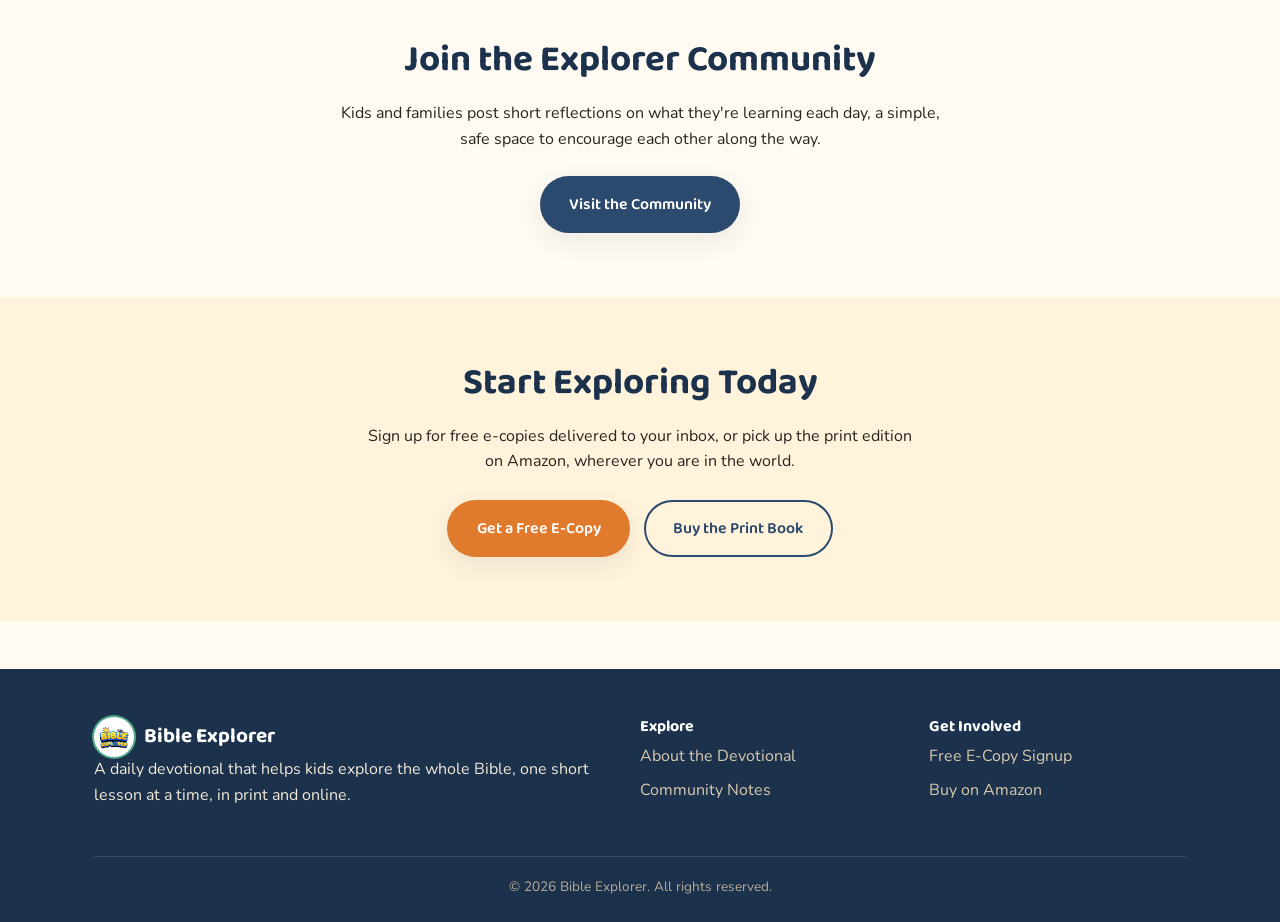
==== commit bc798dda: "add logo frame" ====
--- a/index.html
+++ b/index.html
@@ -15,7 +15,7 @@
 
   <header class="site-header">
     <div class="container nav">
-      <a href="index.html" class="nav-brand"><img src="assets/Biblexplorer_logo.gif" alt="Bible Explorer logo">Bible Explorer</a>
+      <a href="index.html" class="nav-brand"><span class="logo-badge"><img src="assets/Biblexplorer_logo.gif" alt="Bible Explorer logo"></span>Bible Explorer</a>
       <button class="nav-toggle" aria-label="Toggle navigation" aria-expanded="false">☰</button>
       <ul class="nav-links">
         <li><a href="index.html">Home</a></li>
@@ -127,7 +127,7 @@
     <div class="container">
       <div class="footer-grid">
         <div>
-          <div class="nav-brand" style="color:#fff;"><img src="assets/Biblexplorer_logo.gif" alt="">Bible Explorer</div>
+          <div class="nav-brand" style="color:#fff;"><span class="logo-badge"><img src="assets/Biblexplorer_logo.gif" alt=""></span>Bible Explorer</div>
           <p>A daily devotional that helps kids explore the whole Bible, one short lesson at a time, in print and online.</p>
         </div>
         <div>
--- a/css/styles.css
+++ b/css/styles.css
@@ -147,6 +147,24 @@
 }
 .nav-brand:hover { text-decoration: none; }
 .nav-brand img { height: 36px; width: auto; max-width: 64px; object-fit: contain; }
+
+.nav-brand .logo-badge {
+  display: inline-flex;
+  align-items: center;
+  justify-content: center;
+  width: 40px;
+  height: 40px;
+  flex-shrink: 0;
+  border-radius: 50%;
+  background: var(--color-surface);
+  box-shadow: 0 0 0 2px var(--color-accent);
+}
+.nav-brand .logo-badge img {
+  height: 30px;
+  width: 30px;
+  max-width: none;
+  object-fit: contain;
+}
 
 .nav-links {
   display: flex;
